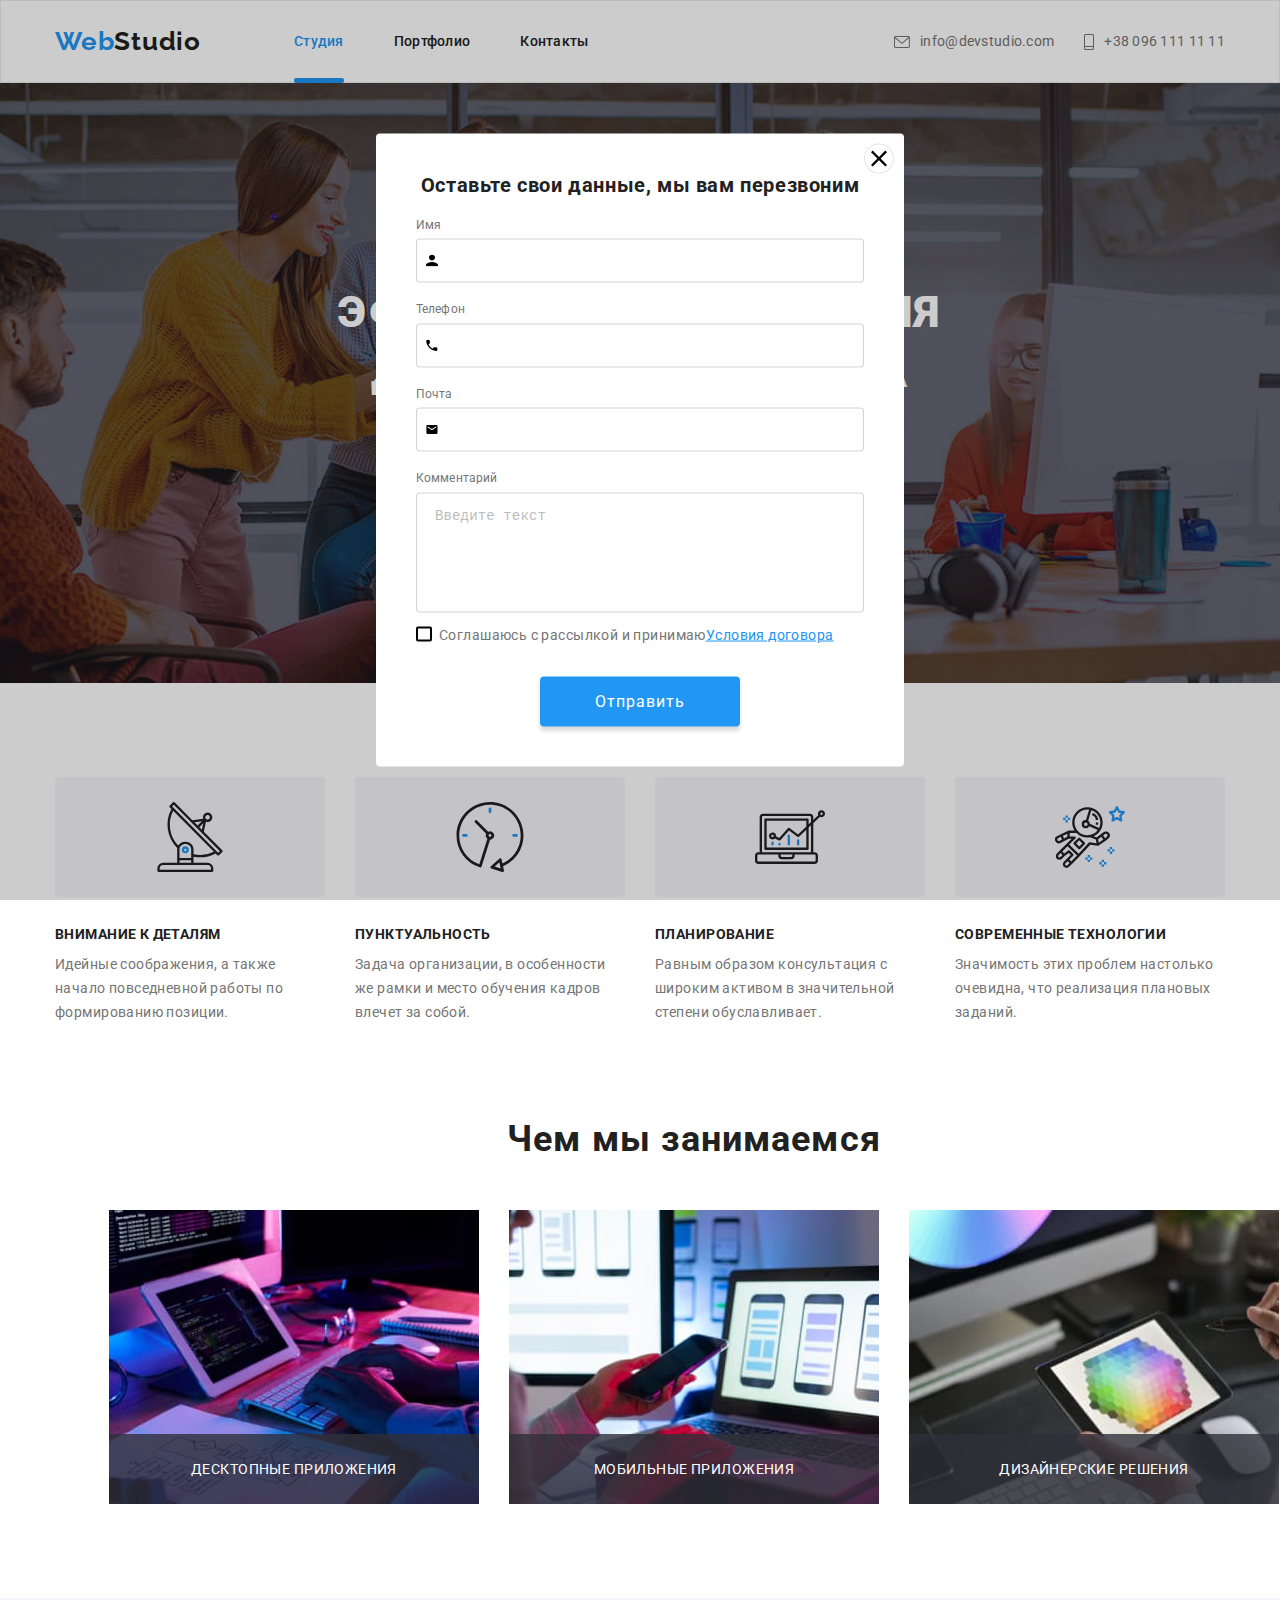
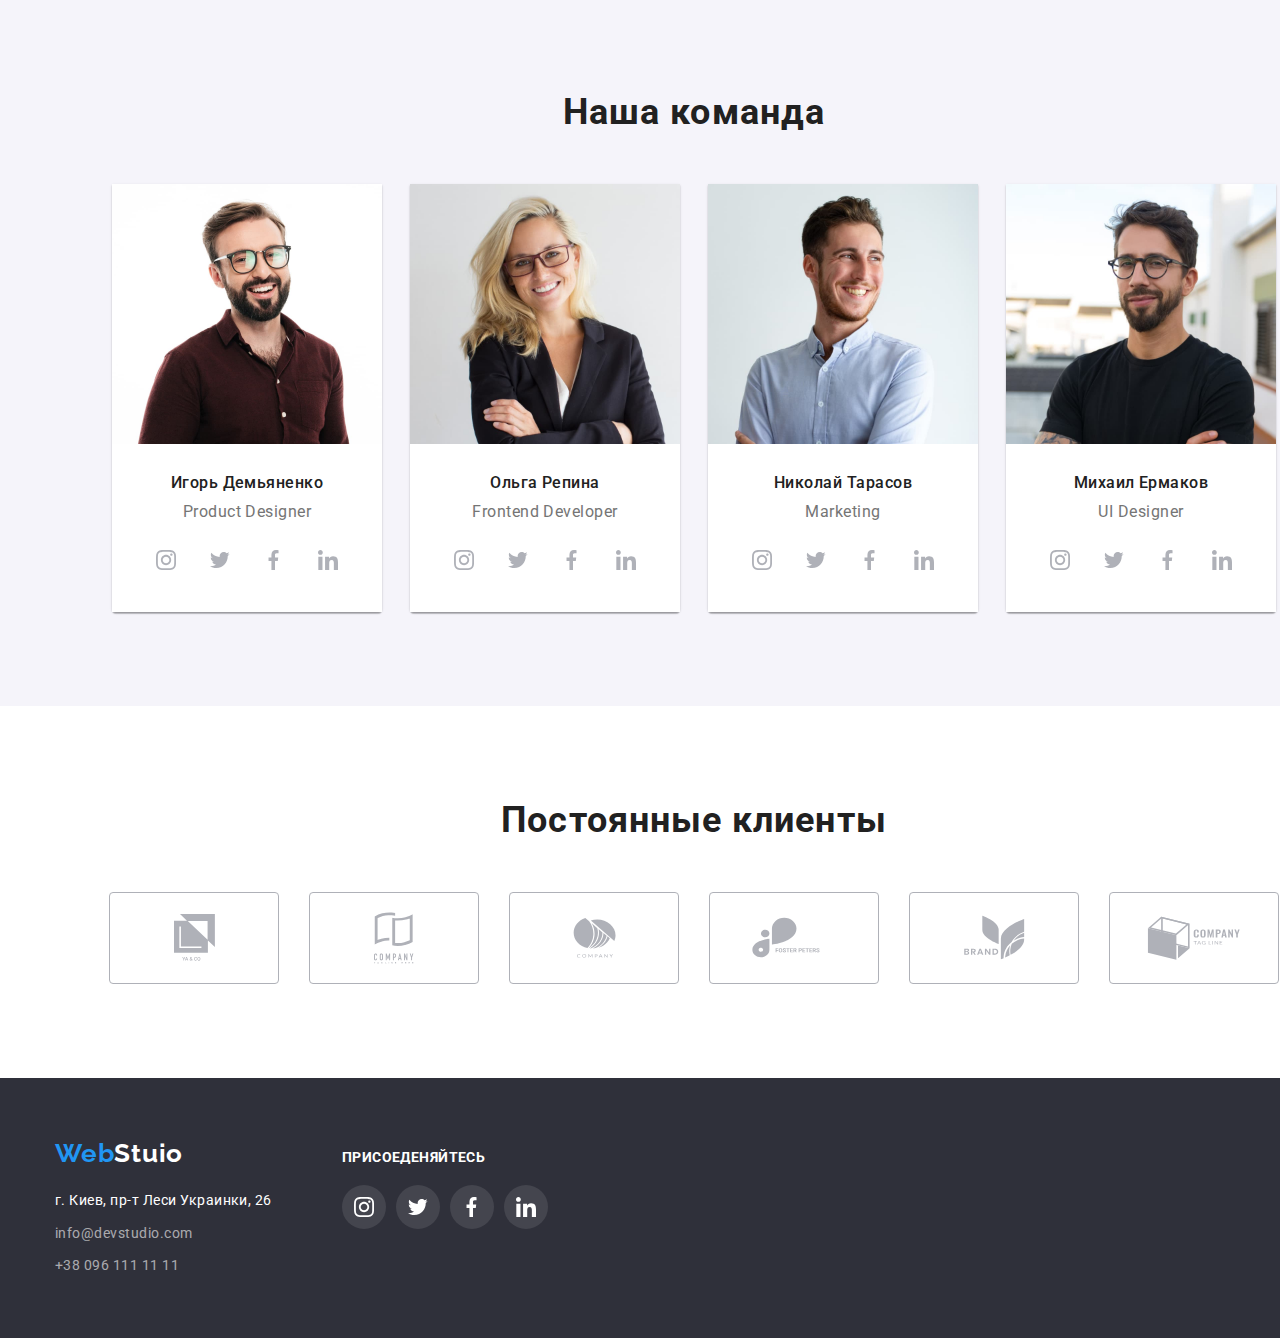
==== index.html @ a99c06b0 "Модальное окно" ====
<!DOCTYPE html>
<html lang="ru">
<head>
    <meta charset="UTF-8">
    <meta http-equiv="X-UA-Compatible" content="IE=edge">
    <meta name="viewport" content="width=device-width, initial-scale=1.0">
    <title>Студия</title>
    <link href="https://fonts.googleapis.com/css2?family=Raleway:wght@700&family=Roboto:wght@400;500;700;900&display=swap" rel="stylesheet">
    <link rel="stylesheet" href="https://cdnjs.cloudflare.com/ajax/libs/modern-normalize/1.1.0/modern-normalize.min.css"
        integrity="sha512-wpPYUAdjBVSE4KJnH1VR1HeZfpl1ub8YT/NKx4PuQ5NmX2tKuGu6U/JRp5y+Y8XG2tV+wKQpNHVUX03MfMFn9Q=="
        crossorigin="anonymous" referrerpolicy="no-referrer" />
    <link rel="stylesheet" href="./css/style.css">
</head>
<body>

    <!-- Хедер -->
    <header class="page_heder">
        <div class="header-box container">
            <nav>
                <a href="./index.html" class="logo"><span class="logo-accent">Web</span>Studio</a>
                <ul class="list-nav list">
                    <li>
                        <a href="./index.html" class="link-nav link">Студия</a>
                    </li>
                    <li>
                        <a href="./portfolio.html" class="link">Портфолио</a>
                    </li>
                    <li>
                        <a href="#" class="link">Контакты</a>
                    </li>
                </ul>
            </nav>
            <!-- контанты -->
            <ul class="ause-nav list">
                <li class="ause_nav_icon">
                    <a href="mailto:info@devstudio.com" class="contact_box link">
                        <svg class="ause_icon" width="16" height="12">
                            <use href="images/icon/symbol-defs.svg#mail"></use>
                        </svg>
                        <span> info@devstudio.com</span>
                    </a>
                </li>
                <li class="ause_nav_icon">
                    <a href="tel:+380961111111" class="contact_box link">
                        <svg class="ause_icon" width="10" height="16">
                            <use href="images/icon/symbol-defs.svg#tel"></use>
                        </svg>
                        <span> +38 096 111 11 11</span>
                    </a>
                </li>
            </ul>
        </div>
    </header>
  <!-- Основной контент -->
    <main>
        <!-- Герой -->
        <section class="hero">
            <div class="hero-conteyner container">
                <h1 class="hero-title">Эффективные решения <br> для вашего бизнеса</h1>
                <!-- Поставил заголовон h1, так как это блок "Герой". И это первый заголовок на странице -->
                <button type="button" class="hero-button" data-modal-open>Заказать услугу</button>
            </div>
        </section>
        <!-- Преимущества компании -->
        <section class="advantage_section section">
            <div class="container">
                <h2 class="visually-hidden title">"Преимущества компании"</h2>
                <ul class="advantage_list list">
                    <li class="icon_antenna">
                        <h3 class="advantage-title title">внимание к деталям</h3>
                        <p class="advantage-text">Идейные соображения, а также начало повседневной работы по формированию позиции.</p>
                    </li>
                    <li class="icon_clock">
                        <h3 class="advantage-title title">пунктуальность</h3>
                        <p class="advantage-text">Задача организации, в особенности же рамки и место обучения кадров влечет за собой.
                        </p>
                    </li>
                    <li class="icon_diagram">
                        <h3 class="advantage-title title">планирование</h3>
                        <p class="advantage-text">Равным образом консультация с широким активом в значительной степени обуславливает.
                        </p>
                    </li>
                    <li class="icon_astronaut">
                        <h3 class="advantage-title title">современные технологии</h3>
                        <p class="advantage-text">Значимость этих проблем настолько очевидна, что реализация плановых заданий.</p>
                    </li>
                </ul>
            </div>
        
        </section>
        <!-- Чем мы занимаемся -->
        <section class="section">
            <div class="work container">
                <h2 class="our_work title">Чем мы занимаемся</h2>
                <ul class="work-list list">
                    <li class="work_list_item">
                        <img src="./images/work_p1.jpg" alt="Разрабатываем проэкт" width="370" /> 
                        <p class="work_list_text">Десктопные приложения</p>
                    </li>
                    <li class="work_list_item">
                        <img src="./images/work_p2.jpg" alt="Адаптируем проекты под разные устройства" width="370">
                        <p class="work_list_text">Мобильные приложения</p>
                    </li>
                    <li class="work_list_item">
                        <img src="./images/work_p3.jpg" alt="Разрабатываем привлекательный дизайн" width="370">
                        <p class="work_list_text">Дизайнерские решения</p>
                    </li>
                </ul>
            </div>
        </section>
        <!-- Наша команда -->
        <section class="team_section section">
            <div class="team container">
                <h2 class="our_team title">Наша команда</h2>
                <ul class="list">
                    <li class ="team_list">
                        <img src="./images/team1.jpg" alt="Игорь Демьяненко Product D   esigner" width="270">
                        <div class="team_title_stile">
                            <h3 class="team-title title">Игорь Демьяненко</h3>
                            <p class="team-text">Product Designer</p>
                            <ul class="team_social_list list">
                                <li class="team_social_item">
                                    <a href="" class= "team_social_link">
                                        <svg class="team_social_icon" width="20" height="20">
                                            <use href="images/icon/symbol-defs.svg#Instagram"></use>
                                        </svg>
                                    </a>
                                </li>
                                <li class="team_social_item">
                                    <a href="" class="team_social_link">
                                        <svg class="team_social_icon" width="20" height="20">
                                            <use href="images/icon/symbol-defs.svg#Tviter"></use>
                                        </svg>
                                    </a>
                                </li>
                                <li class="team_social_item">
                                    <a href="" class="team_social_link">
                                        <svg class="team_social_icon" width="20" height="20">
                                            <use href="images/icon/symbol-defs.svg#Facebook"></use>
                                        </svg>
                                    </a>
                                </li>
                                <li class="team_social_item">
                                    <a href="" class="team_social_link">
                                        <svg class="team_social_icon" width="20" height="20">
                                            <use href="images/icon/symbol-defs.svg#Linkedin"></use>
                                        </svg>
                                    </a>
                                </li>
                            </ul>
                        </div>
                    </li>
                    <li class ="team_list">
                        <img src="./images/team2.jpg" alt="Ольга Репина Frontend Developer" width="270">
                        <div class="team_title_stile">
                            <h3 class="team-title title">Ольга Репина</h3>
                            <p class="team-text">Frontend Developer</p>
                            <ul class="team_social_list list">
                                <li class="team_social_item">
                                    <a href="" class= "team_social_link">
                                        <svg class="team_social_icon" width="20" height="20">
                                            <use href="images/icon/symbol-defs.svg#Instagram"></use>
                                        </svg>
                                    </a>
                                </li>
                                <li class="team_social_item">
                                    <a href="" class="team_social_link">
                                        <svg class="team_social_icon" width="20" height="20">
                                            <use href="images/icon/symbol-defs.svg#Tviter"></use>
                                        </svg>
                                    </a>
                                </li>
                                <li class="team_social_item">
                                    <a href="" class="team_social_link">
                                        <svg class="team_social_icon" width="20" height="20">
                                            <use href="images/icon/symbol-defs.svg#Facebook"></use>
                                        </svg>
                                    </a>
                                </li>
                                <li class="team_social_item">
                                    <a href="" class="team_social_link">
                                        <svg class="team_social_icon" width="20" height="20">
                                            <use href="images/icon/symbol-defs.svg#Linkedin"></use>
                                        </svg>
                                    </a>
                                </li>
                            </ul>
                        </div>
                    </li>
                    <li class ="team_list">
                        <img src="./images/team3.jpg" alt="Николай Тарасов Marketing" width="270">
                        <div class="team_title_stile">
                            <h3 class="team-title title">Николай Тарасов</h3>
                            <p class="team-text">Marketing</p>
                            <ul class="team_social_list list">
                                <li class="team_social_item">
                                    <a href="" class= "team_social_link">
                                        <svg class="team_social_icon" width="20" height="20">
                                            <use href="images/icon/symbol-defs.svg#Instagram"></use>
                                        </svg>
                                    </a>
                                </li>
                                <li class="team_social_item">
                                    <a href="" class="team_social_link">
                                        <svg class="team_social_icon" width="20" height="20">
                                            <use href="images/icon/symbol-defs.svg#Tviter"></use>
                                        </svg>
                                    </a>
                                </li>
                                <li class="team_social_item">
                                    <a href="" class="team_social_link">
                                        <svg class="team_social_icon" width="20" height="20">
                                            <use href="images/icon/symbol-defs.svg#Facebook"></use>
                                        </svg>
                                    </a>
                                </li>
                                <li class="team_social_item">
                                    <a href="" class="team_social_link">
                                        <svg class="team_social_icon" width="20" height="20">
                                            <use href="images/icon/symbol-defs.svg#Linkedin"></use>
                                        </svg>
                                    </a>
                                </li>
                            </ul>
                        </div>
                    </li>
                    <li class ="team_list">
                        <img src="./images/team4.jpg" alt="Михаил Ермаков UI Designer" width="270">
                        <div class="team_title_stile">
                            <h3 class="team-title title">Михаил Ермаков</h3>
                            <p class="team-text">UI Designer</p>
                            <ul class="team_social_list list">
                                <li class="team_social_item">
                                    <a href="" class= "team_social_link">
                                        <svg class="team_social_icon" width="20" height="20">
                                            <use href="images/icon/symbol-defs.svg#Instagram"></use>
                                        </svg>
                                    </a>
                                </li>
                                <li class="team_social_item">
                                    <a href="" class="team_social_link">
                                        <svg class="team_social_icon" width="20" height="20">
                                            <use href="images/icon/symbol-defs.svg#Tviter"></use>
                                        </svg>
                                    </a>
                                </li>
                                <li class="team_social_item">
                                    <a href="" class="team_social_link">
                                        <svg class="team_social_icon" width="20" height="20">
                                            <use href="images/icon/symbol-defs.svg#Facebook"></use>
                                        </svg>
                                    </a>
                                </li>
                                <li class="team_social_item">
                                    <a href="" class="team_social_link">
                                        <svg class="team_social_icon" width="20" height="20">
                                            <use href="images/icon/symbol-defs.svg#Linkedin"></use>
                                        </svg>
                                    </a>
                                </li>
                            </ul>
                        </div>
                    </li>
                </ul>
            </div>
        </section>
<!-- --------------------------------------------------Наши клиенты---------------------------------------------------------------- -->
        <section class="section">
            <div class="container">
                <h2 class="ouer_clients title">Постоянные клиенты</h2>
                <ul class="clients_list list">
                    <li>
                        <a class="clients_link" href="#" width="106" height="60">
                            <svg class="clients_icon" width="41" height="47">
                                <use class="clients_icon_linc" href="images/icon/symbol-defs.svg#clients1"></use>
                            </svg>
                        </a>
                    </li>
                    <li>
                        <a class="clients_link" href="#" width="106" height="60">
                            <svg class="clients_icon" width="40" height="52">
                                <use class="clients_icon_linc" href="images/icon/symbol-defs.svg#clients2"></use>
                            </svg>
                        </a>
                    </li>
                    <li>
                        <a class="clients_link" href="#" width="106" height="60">
                            <svg class="clients_icon" width="43" height="41">
                                <use class="clients_icon_linc" href="images/icon/symbol-defs.svg#clients3"></use>
                            </svg>
                        </a>
                    </li>
                    <li>
                        <a class="clients_link" href="#" width="106" height="60">
                            <svg class="clients_icon" width="84" height="41">
                                <use class="clients_icon_linc" href="images/icon/symbol-defs.svg#clients4"></use>
                            </svg>
                        </a>
                    </li>
                    <li>
                        <a class="clients_link" href="#" width="106" height="60">
                            <svg class="clients_icon" width="63" height="45">
                                <use class="clients_icon_linc" href="images/icon/symbol-defs.svg#clients5"></use>
                            </svg>
                        </a>
                    </li>
                    <li>
                        <a class="clients_link" href="#" width="106" height="60">
                            <svg class="clients_icon" width="94" height="44">
                                <use class="clients_icon_linc" href="images/icon/symbol-defs.svg#clients6"></use>
                            </svg>
                        </a>
                    </li>
                </ul>
            </div>
        </section>
    </main>
  <!-- Футер -->
    <footer>
        <div class="footer_container container">
            <div>
                <a href="./index.html" class="logo logo-footer"><span class="logo-accent">Web</span>Stuio</a>
                <address>
                    <ul class="footer-list list">
                        <li><a href="https://goo.gl/maps/L2MyBk3LdG8CVjXL7" class="footer-main-link">г. Киев, пр-т Леси Украинки, 26</a>
                        </li>
                        <li><a href="mailto:info@devstudio.com" class="footer-link link">info@devstudio.com</a></li>
                        <li><a href="tel:+380961111111" class="footer-link link">+38 096 111 11 11</a></li>
                    </ul>
                </address>
            </div>
            <div class="ause_container">
                <h3 class="ause_container_title title">Присоеденяйтесь</h3>
                <ul class="footer_social_list list">
                    <li class="footer_social_item">
                        <a href="" class="footer_social_link">
                            <svg class="footer_social_icon" width="20" height="20">
                                <use href="images/icon/symbol-defs.svg#Instagram"></use>
                            </svg>
                        </a>
                    </li>
                    <li class="footer_social_item">
                        <a href="" class="footer_social_link">
                            <svg class="footer_social_icon" width="20" height="20">
                                <use href="images/icon/symbol-defs.svg#Tviter"></use>
                            </svg>
                        </a>
                    </li>
                    <li class="footer_social_item">
                        <a href="" class="footer_social_link">
                            <svg class="footer_social_icon" width="20" height="20">
                                <use href="images/icon/symbol-defs.svg#Facebook"></use>
                            </svg>
                        </a>
                    </li>
                    <li class="footer_social_item">
                        <a href="" class="footer_social_link">
                            <svg class="footer_social_icon" width="20" height="20">
                                <use href="images/icon/symbol-defs.svg#Linkedin"></use>
                            </svg>
                        </a>
                    </li>
                </ul>
            </div>
        </div>
    </footer>
    
    <div class="backdrop " data-modal>
        <!-- is-hidden -->
        <div class="modal">
            <button type="button" class="modal_cloze" data-modal-close>
                <svg class="modal_svg" width="18" height="18">
                    <use href="images/icon/symbol-defs.svg#Exit"></use>
                </svg>
            </button>
            <p class="modal_title">Оставьте свои данные, мы вам перезвоним</p>
            
            <form action="#">
                <div class="input_box">
                    <label for="user-name" class="input_lable">Имя</label>
                    <input type="text" name="user-name" class="modal_input" placeholder="" required="required" minlength="3"
                        id="user-name">
                    <svg class="input_icon" width="12" height="12">
                        <use href="./images/icon/symbol-defs.svg#man"></use>
                    </svg>
                </div>
                
                <div class="input_box">
                    <label for="user-tel" class="input_lable">Телефон</label>
                    <input type="tel" name="user-tel" class="modal_input" placeholder="" required
                        pattern="[\+]\d{3}[\(]\d{2}[\)]\d{3}[\-]\d{2}[\-]\d{2}" title="+380(50)111-11-11" id="user-tel">
                    <svg class="input_icon" width="12" height="12">
                        <use href="./images/icon/symbol-defs.svg#tel2"></use>
                    </svg>
                    </div>
                
                <div class="input_box">
                    <label for="user-mail" class="input_lable">Почта</label>
                    <input type="mail" name="user-mail" class="modal_input" placeholder="" id="user-mail">
                    <svg class="input_icon" width="12" height="12">
                        <use href="./images/icon/symbol-defs.svg#mail2"></use>
                    </svg>
                </div>
                 
                <label for="user-text" class="input_lable">Комментарий</label>
                <textarea name="user-text" class="coment_text"  id="user-text" placeholder="Введите текст">
</textarea>
                <div class="form_field">
                    <input type="checkbox" name="input_check" id="input_check" class="input_checkbox visually-hidden">
                    
                    <label for="input_check" class="input_check_text"> 
                        <span>
                            <svg class="checkbox_icon" width="16" height="15">
                                <use href="./images/icon/symbol-defs.svg#galca"></use>
                            </svg>
                        </span>Соглашаюсь с рассылкой и принимаю <a href="#" class="input_check_linc">Условия договора</a></label>
                </div>


                <div class="button_box">
                    <button type="submit" class="modal_button">Отправить</button>
                </div>  
            </form>
        </div>
    </div>


</body>
<script src="./js/modal.js"></script>
</html>
---- css/style.css ----
/* универсальный стиль */
:root {
  --primary-text-color: #757575;
  --title-text-color: #212121;
  --accent: #2196f3;
  --primary-background-color: #ffffff;
  --second-background-color: #f5f4fa;
  --third-background-color: #2f303a;
}
/* основной цвет текста #212121 */
/* вспомогательный цвет текста #757575 */
/* основной цвет фона #E5E5E5 */
/* Вспомогательный цвет фона #F5F4FA */
/* акцент #2196F3 */
/* цвет футера #2F303A */



/* ---------------Обнуление визуала---------- */

html{
  box-sizing: border-box;
}

*, 
*::before, 
*::after {
  box-sizing: inherit;
}

img{
  display: block;
}

body {
  margin: 0;

  background-color: var(--primary-background-color);
  color: var(--primary-text-color);
  
  font-family: Roboto, sans-serif;
  font-size: 16px;
  line-height: 1.9;
  letter-spacing: 0.03em;
}

a {
  text-decoration: none;
}

h1,
h2,
h3,
h4,
ul,
p{
  margin: 0;
  padding: 0;
}


/* ----------Универсальные классы----------- */

.list {
  list-style: none;
}


.title {
  color: var(--title-text-color);

  font-size: 18px;
  line-height: 2;
  letter-spacing: 0.06em;
}

.container{
  width: 1200px;
  margin: 0 auto;
  padding: 0 15px;
}

.section{
  padding: 94px;
}

/* --------------Стили Хедера ----------------*/

.page_heder{
border: 1px solid #ECECEC;
padding: 25px 0;
}

.header-box{
  display: flex;
  align-items: center;
  justify-content: space-between;

}

.header-box > nav{
  display: flex;
  align-items: center;
    
}

.logo {
  color: var(--title-text-color);
  
  font-family: Raleway, cursive;
  font-weight: 700;
  font-size: 26px;
  line-height: 1.2;
  letter-spacing: 0.03em;
}
.logo-accent {
  color: var(--accent);
}
.list-nav {
  display: flex;
  
  color: var(--title-text-color);

  font-weight: 500;
  font-size: 14px;
  line-height: 1.14;
  letter-spacing: 0.02em;
}

.list-nav >li {
  margin-left: 50px;
  position: relative;
}

.list-nav >li:first-child{
  margin-left: 93px;
}

.list-nav .link{
  padding: 32px 0;
}

.ause_nav_icon .link {
  color: var(--primary-text-color); 
}

.link{
  color: var(--title-text-color);

  transition: color 2500ms cubic-bezier(0.4, 0, 0.2, 1);
}

.link:hover,
.link:focus {
  color: var(--accent);
  outline: none;

  transition: color 250ms cubic-bezier(0.4, 0, 0.2, 1);
}

.link-nav {
  color: var(--accent);
}

.link-nav::after{
  content: "";
  position: absolute;
  left: 0;
  bottom: -33px;

  display: block;
  width: 100%;
  height: 5px;
  background-color: var(--accent);
  border-radius: 2px;

  transition: transform 250ms cubic-bezier(0.4, 0, 0.2, 1);
}

.link-nav:hover::after {
  transform: rotate(180deg);
}



.ause-nav {
  display: flex;
  
} 
.ause_nav_icon{
  display: flex;
  justify-content: center;
  align-items: center;
  
}

.ause_nav_icon{
  margin-right: 30px;
}

.ause_nav_icon:last-child{
  margin-right: 0;
}

.contact_box {
  color: var(--primary-text-color);

  font-weight: 500px;
  font-size: 14px;
  line-height: 1.14;
  letter-spacing: 0.02em;

  display: flex;
  align-items: center;
  justify-content: center;
  /* color: currentColor; */
}

.ause_icon{
  margin-right: 10px;
  fill: currentColor;

  padding: 0;

  align-items: center;
  justify-content: center;
}


/*--------------- стили main index ------------------*/

.hero{
  max-width: 1600px;
  min-height: 600px ;

  margin-left: auto;
  margin-right: auto;

  padding: 200px 0;

  background-image: linear-gradient(rgba(47, 48, 58, 0.4), rgba(47, 48, 58, 0.4)), 
  url(../images/hero-img.jpg);

  background-size: cover;
  background-repeat: no-repeat;
  background-position: center;
 
}

.hero-conteyner{
  
  text-align: center;
  
}

.hero-title{

  color: #ffffff;

  font-weight: 900;
  font-size: 44px;
  line-height: 1.36;

  letter-spacing: 0.06em;
  text-transform: uppercase;
  
}

.hero-button{
  margin-top: 30px;

  background-color: var(--accent);
  color: #ffffff;

  font-weight: 700;
  font-size: 16px;
  line-height: 1.9;
  letter-spacing: 0.06em;
  font-family: inherit;

  border-radius: 4px;
  box-shadow: 0px 4px 4px rgba(0, 0, 0, 0.15);

  width: 200px;
  height: 50px;
  
  cursor: pointer;
}
/* -----------Преимущества компании */

.advantage_section{
  padding: 94px 0 0 0 ;
}

.visually-hidden {
  position: absolute;
  width: 1px;
  height: 1px;
  margin: -1px;
  border: 0;
  padding: 0;
  white-space: nowrap;
  clip-path: inset(100%);
  clip: rect(0 0 0 0);
  overflow: hidden;
}


.advantage_list{
  display: flex;
}

.advantage_list >li{
  margin-right: 30px;
  width: 270px;
}

.advantage_list >li:last-child{
  margin-right: 0;
}

.advantage_list >li::before{
  content: "";
  display: block;
  width: 270px;
  height: 120px;
  margin-bottom: 30px;

  background-color: #F5F4FA;
  border-radius: 4px;
  
  /* outline: 1px solid chartreuse; */

  background-repeat: no-repeat;
  background-position: center;
}

.icon_antenna::before{
  background-image: url(../images/icon/advantage/advantage_antenna.svg);

}

.icon_astronaut::before{
  background-image: url(../images/icon/advantage/advantage_astronaut.svg);
}

.icon_clock::before{
  background-image: url(../images/icon/advantage/advantage_clock.svg);
}

.icon_diagram::before{
  background-image: url(../images/icon/advantage/advantage_diagram.svg);
}

.advantage-title{

  margin-bottom: 10px;

  font-size: 14px;
  line-height: 1.14;
  letter-spacing: 0.03em;
  text-transform: uppercase;
}

.advantage-text{

  font-size: 14px;
  line-height: 1.7;
  letter-spacing: 0.03em;
}


/* ---------Чем Мы Занимаемся- */

.work{
  margin: 0px auto;
}

.work-list{
  display: flex;
  justify-content: center;
}

.work_list_item{
  margin-right: 30px;

  position: relative;
}

.work_list_item:last-child {
  margin-right: 0;
}

.work_list_text{
  position: absolute;

  bottom: 0;
  left: 50%;
  transform: translateX(-50% );

  width: 100%;

  padding: 27px 80px;

  font-size: 14px;
  line-height: 16px;
  text-align: center;
  letter-spacing: 0.03em;
  text-transform: uppercase;

  color: #FFFFFF;

  background-color: rgba(47, 48, 58, 0.8);
}

.our_work,
.our_team,
.ouer_clients{
  margin-bottom: 50px;

  font-size: 36px;
  line-height: 1.16;
  text-align: center;
  letter-spacing: 0.03em;
}

/* -----------------наша команда */

.team_section{
  background-color: var(--second-background-color);
  padding-bottom: 94px;
}

 /* .team{
  background-color: limegreen;
   
} */

.team >.list {
  display: flex;
  justify-content: center;
  

}
.team_list{
  margin-right: 28px;

  background: #FFFFFF;
/* material shadow v1 */

box-shadow: 0px 1px 3px rgba(0, 0, 0, 0.12), 
0px 1px 1px rgba(0, 0, 0, 0.14), 
0px 2px 1px rgba(0, 0, 0, 0.2);
border-radius: 0px 0px 4px 4px;
}

.team_list:last-child{
  margin-right: 0;
}


.team-title{
  font-weight: 500;
  font-size: 16px;
  line-height: 1.18;
  letter-spacing: 0.03em;

  text-align: center;
}

.team_title_stile{
  text-align: center;
  padding: 30px 0;

  background-color:  var(--primary-background-color);
}

.product_text_box{
  padding: 20px 23px;
  border: 1px solid #EEEEEE;
}
.team-text{

  font-size: 16px;
  line-height: 1.18;
  letter-spacing: 0.03em;

  margin-top: 10px;
  margin-bottom: 16px;
}

.team_social_list{
  display: flex;
  justify-content: center;
  align-content: center;
}

.team_social_item{
  height: 44px;
  width: 44px;
}

.team_social_item:not(:last-child){
  margin-right: 10px;
}

.team_social_link{
  height: 100%;
  width: 100%;
  
  border-radius: 50%;

  display: flex;
  align-items: center;
  justify-content: center;

  transition: background-color 250ms cubic-bezier(0.4, 0, 0.2, 1);
}

.team_social_icon{
  fill: #AFB1B8;
}

.team_social_link:hover,
.team_social_link:focus{
  background-color: var(--accent);
}

.team_social_link:hover .team_social_icon,
.team_social_link:focus .team_social_icon{
  fill: var(--primary-background-color);
}


/* ---------------------наши Клиенты---------------------- */

.clients_list{
  display: flex;

}

.clients_list>li{
  width: calc((100% - 30px) /6);
  height: 92px;
}

.clients_list>li:not(:last-child){
  margin-right: 30px;
}

.clients_link{
  border: 1px solid #AFB1B8;
  box-sizing: border-box;
  border-radius: 4px;

  transition: border-color 250ms cubic-bezier(0.4, 0, 0.2, 1);
}

.clients_link:hover,
.clients_link:focus {
  border-color: var(--accent);
}

.clients_link:hover .clients_icon,
.clients_link:focus .clients_icon {
 fill: var(--accent);
}

.clients_list>li>a {
  outline: none;
}

.clients_icon{
  fill: #AFB1B8;

  transition: fill 250ms cubic-bezier(0.4, 0, 0.2, 1);
}

.clients_list>li>a{
  width: 100%;
  height: 100%;

  display: flex;
  justify-content: center;
  align-items: center;
}


/* --------------------стили main portfolio*-------------------------------*/
.maim_information{
  padding: 94px 0;
}

.button-list {
  display: flex;
  justify-content: center;

  margin-bottom: 50px;

  color: var(--title-text-color);
}

.filter_button{
  transition: box-shadow 250ms 
  cubic-bezier(0.4, 0, 0.2, 1);
}
  
.filter_button:hover,
.filter_button:focus {
box-shadow: 0px 3px 1px rgba(0, 0, 0, 0.1), 0px 1px 2px rgba(0, 0, 0, 0.08), 
0px 2px 2px rgba(0, 0, 0, 0.12);
}

.button-list >li:not(:last-child){
  margin-right: 8px;
}
.button-list button {

  border-radius: 4px;
  padding: 6px 22px;
  
  font-weight: 500;
  font-size: 16px;
  line-height: 1.62;
  letter-spacing: 0.03em;

  cursor: pointer;

  transition: background-color 250ms 
  cubic-bezier(0.4, 0, 0.2, 1);
}

.button-list button:hover,
.button-list button:focus {
  color: #ffffff;
  background-color: var(--accent);
}

button {
    border: none;
    font-family: inherit;
}

/* -----------------------Карточки с фото--------------------- */
.product_list{
  display: flex;
  flex-wrap: wrap;

}

.product_list >li {
  margin-right: 28px;
  margin-bottom: 28px;
  
}

.product_list >li:nth-child(3n){
  margin-right: 0px;
}

.product_list >li:nth-child(n+7){
  margin-bottom: 0;
}

.product_list_linc{
  display: block;

  transition: box-shadow 250ms cubic-bezier(0.4, 0, 0.2, 1);
}

.product_list_linc:hover,
.product_list_linc:focus {

  background: #FFFFFF;
  box-sizing: border-box;
  box-shadow: 0px 1px 1px rgba(0, 0, 0, 0.12), 
  0px 4px 4px rgba(0, 0, 0, 0.06), 
  1px 4px 6px rgba(0, 0, 0, 0.16);
}








.product_img_box{
  position: relative;
  overflow: hidden;
}

.product_img_text{
  position: absolute;
  top: 0;
  height: 100%;
  padding: 64px 24px;

  font-size: 18px;
  line-height: 28px;
  letter-spacing: 0.03em;
  color: #FFFFFF;

  background-color: rgba(33, 150, 243, 0.9);

  transform: translateY(100%);
  transition-duration: 250ms;
  transition-timing-function: cubic-bezier(0.4, 0, 0.2, 1);
}

.product_list_linc:hover .product_img_text {
  transform: translateY(0);
}




.cards-text{
  color: var(--primary-text-color);
}




/* --------------------Подвал -----------------------------------------------*/
footer {
  background-color: var(--third-background-color);
  padding: 60px 0;
}

.footer_container{
  display: flex;
  align-items:baseline;
}

.logo-footer{
  color: #ffffff;
  display: block;
  margin-bottom: 20px;
}

.footer-main-link{
  color: #ffffff;
}

.footer-link{
  color: rgba(255, 255, 255, 0.6);
}

.footer-list {

  font-size: 14px;
  line-height: 1.7;
  font-style: normal;
}

.footer-list >li{
  display: block;
}

.footer-list >li:not(:first-child){
  margin-top: 9px;
}

.ause_container{
  padding: 0 70px;
}

.ause_container_title{
  
  font-size: 14px;
  line-height: 16px;
  letter-spacing: 0.03em;
  text-transform: uppercase;

  color: #FFFFFF;

   margin-bottom: 20px;
}

.footer_social_list{
  display: flex;
  justify-content: center;
  align-items: center;
}

.footer_social_item{
  width: 44px;
  height: 44px;
}

.footer_social_item:not(:last-child){
  margin-right: 10px;
}

.footer_social_link{
  display: flex;
  justify-content: center;
  align-items: center;

  width: 100%;
  height: 100%;
  border-radius: 50%;
  
  background-color: rgba(255, 255, 255, 0.1);

  transition: background-color 250ms cubic-bezier(0.4, 0, 0.2, 1);
}

.footer_social_link:hover,
.footer_social_link:focus{
  background-color: var(--accent);
}

.footer_social_icon{
  fill: #FFFFFF;
}


/* ---------------------Модальное окно--------------- */

.backdrop{
  width: 100vw;
  height: 100vh;
  background-color: rgba(0, 0, 0, 0.2);
  position: fixed;
  top: 0;
  transition: opacity 250ms, visibility 250ms ;
}

.modal{
  position: absolute;
  top: 50%;
  left: 50%;
  
  transform: translate(-50%, -50%);

  width: 528px;
  min-height: 581px;
  background: #FFFFFF;
  border-radius: 4px;
  padding: 40px;
}

.modal_title {
  font-weight: bold;
  font-size: 20px;
  line-height: 23px;
  text-align: center;
  letter-spacing: 0.03em;

  color: #212121;

 margin-bottom: 12px;
}

.input_lable {
  font-size: 12px;
  line-height: 14px;
  letter-spacing: 0.01em;

  color: #757575;

  margin-bottom: 4px;
}


.modal_input{
  width: 100%;
  height: 44px;
  border: 1px solid rgba(33, 33, 33, 0.2);
  box-sizing: border-box;
  border-radius: 4px;
  margin-bottom: 10px;

  outline: none;
}


.modal_input::placeholder {
  font-size: 14px;
  line-height: 16px;
  letter-spacing: 0.01em;

  color: rgba(117, 117, 117, 0.5);
}

.modal_input::placeholder-shown {
  border-color: var(--accent);
}

.modal_input:hover, 
.modal_input:focus {
  border-color: var(--accent);
}


.input_box {
  position: relative;
}

.input_icon {
  position: absolute;
  left: 10px;
  top: 55%;
}



.coment_text {
  width: 448px;
  height: 120px;

  border: 1px solid rgba(33, 33, 33, 0.2);
  box-sizing: border-box;
  border-radius: 4px;

  resize: none;
  outline: none;
}

.coment_text::placeholder {
  font-size: 14px;
  line-height: 16px;
  letter-spacing: 0.01em;

  color: rgba(117, 117, 117, 0.5);

  padding: 12px 16px;
}

.coment_text:hover,
.coment_text:focus {
  border-color: var(--accent);
}





.modal_cloze{
  position: absolute;
  top: 10px;
  right: 10px;

  width: 30px;
  height: 30px;

  background-color: #FFFFFF;
  border: 1px solid rgba(0, 0, 0, 0.1);
  border-radius: 50%;

  display: flex;
  justify-content: center;
  align-items: center;

  outline: none;
}

.modal_svg:focus,
.modal_svg:hover {
  fill: var(--accent);
}


.input_check_text {
  font-size: 14px;
  line-height: 24px;
  letter-spacing: 0.03em;
  color: #757575;
  display: flex;
  align-items: center;
}

.input_check_text span{
  width: 16px;
  height: 15px;
  border: 2px solid #000000;
  border-radius: 2px;
  margin-right: 7px;

  display: flex;
  align-items: center;
  justify-content: center;
}

.checkbox_icon {
  fill:transparent;
}

.input_checkbox:checked + .input_check_text >span {
  background-color: var(--accent);
  border: none;
}

.input_checkbox:checked + .input_check_text .checkbox_icon {
  background-color: var(--accent);
  border: none;
  fill: #ffffff;
}




.modal_button {
  width: 200px;
  height: 50px;
  background: #2196F3;
  box-shadow: 0px 4px 4px rgba(0, 0, 0, 0.15);
  border-radius: 4px;
  margin: 30px auto 0 auto;

  font-size: 16px;
  line-height: 30px;
  letter-spacing: 0.06em;

  color: #FFFFFF;
  }
.input_check_linc {
  font-size: 14px;
  line-height: 24px;
  letter-spacing: 0.03em;
  text-decoration-line: underline;
  color: var(--accent);
}








  
  .button_box {
    display: flex;
    align-items: center;
  justify-content: center;
}


.is-hidden{
  opacity: 0;
  visibility: none;
  pointer-events: none;
}
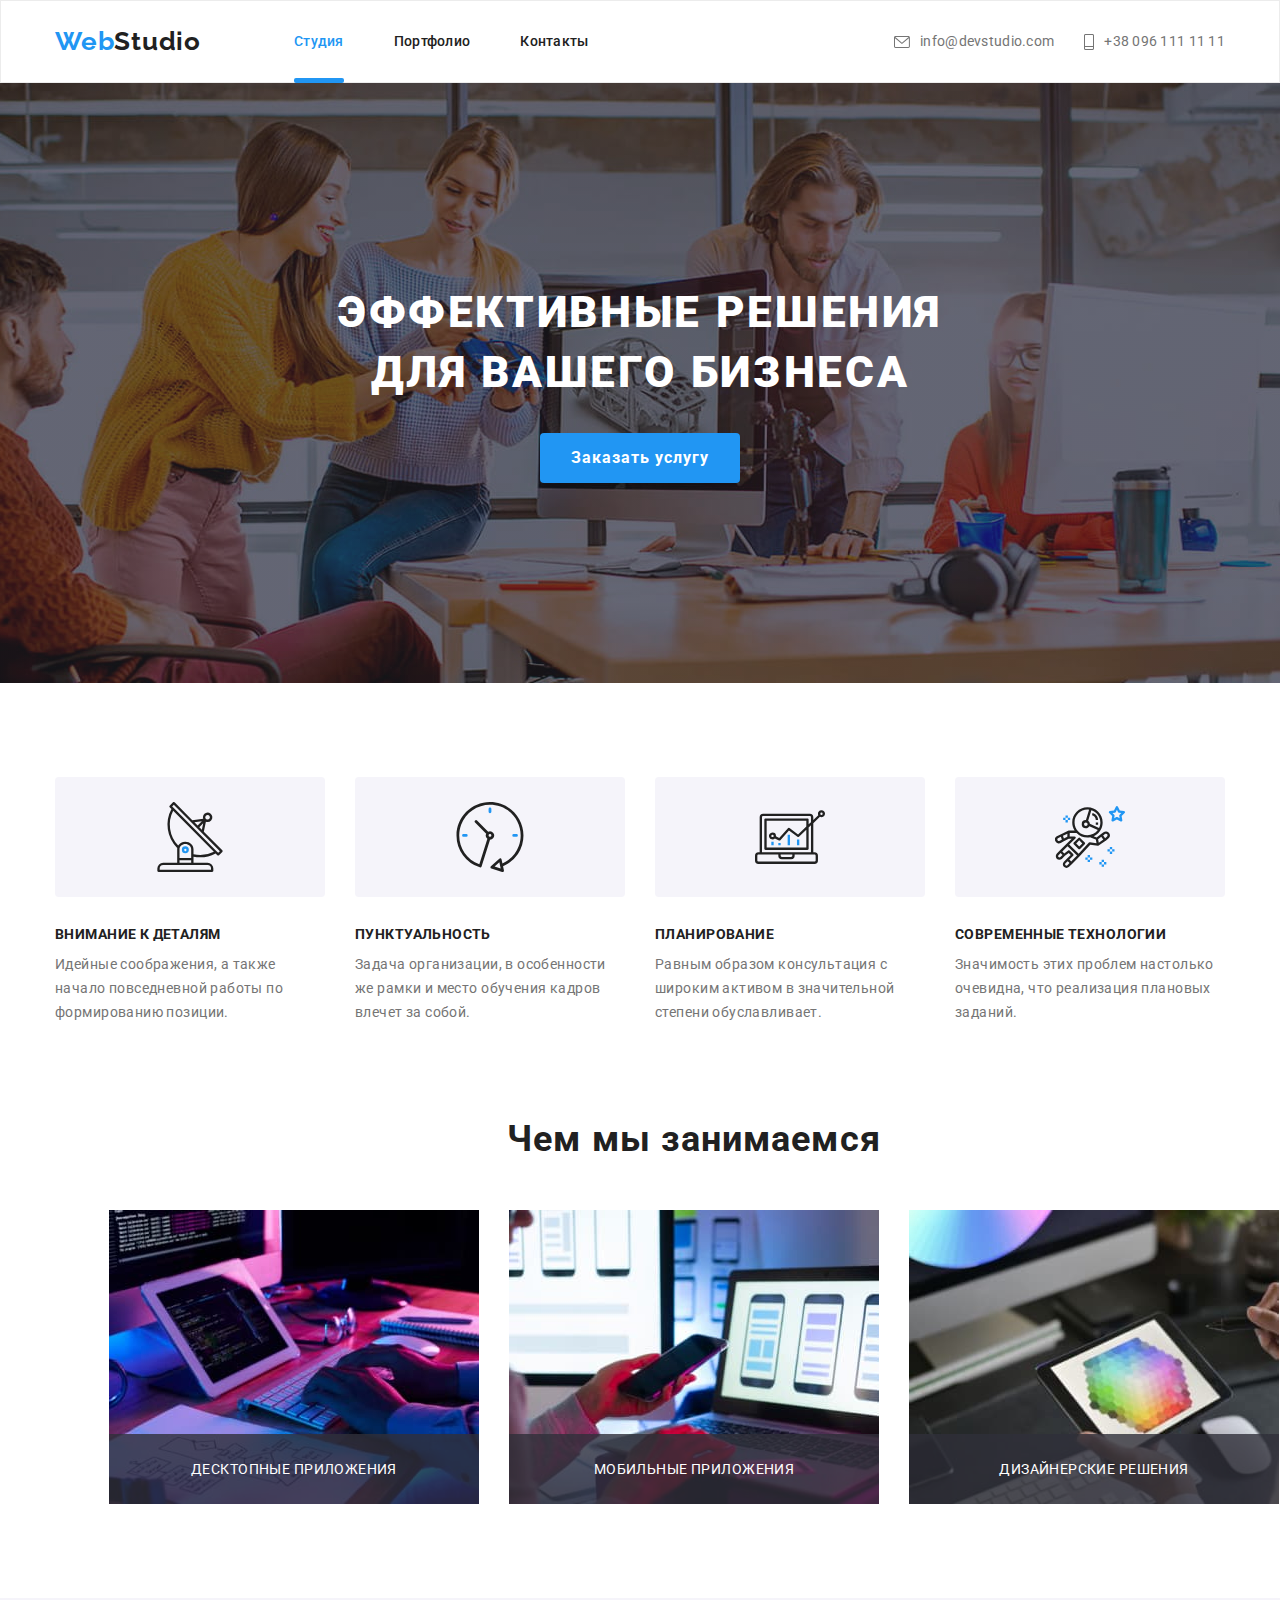
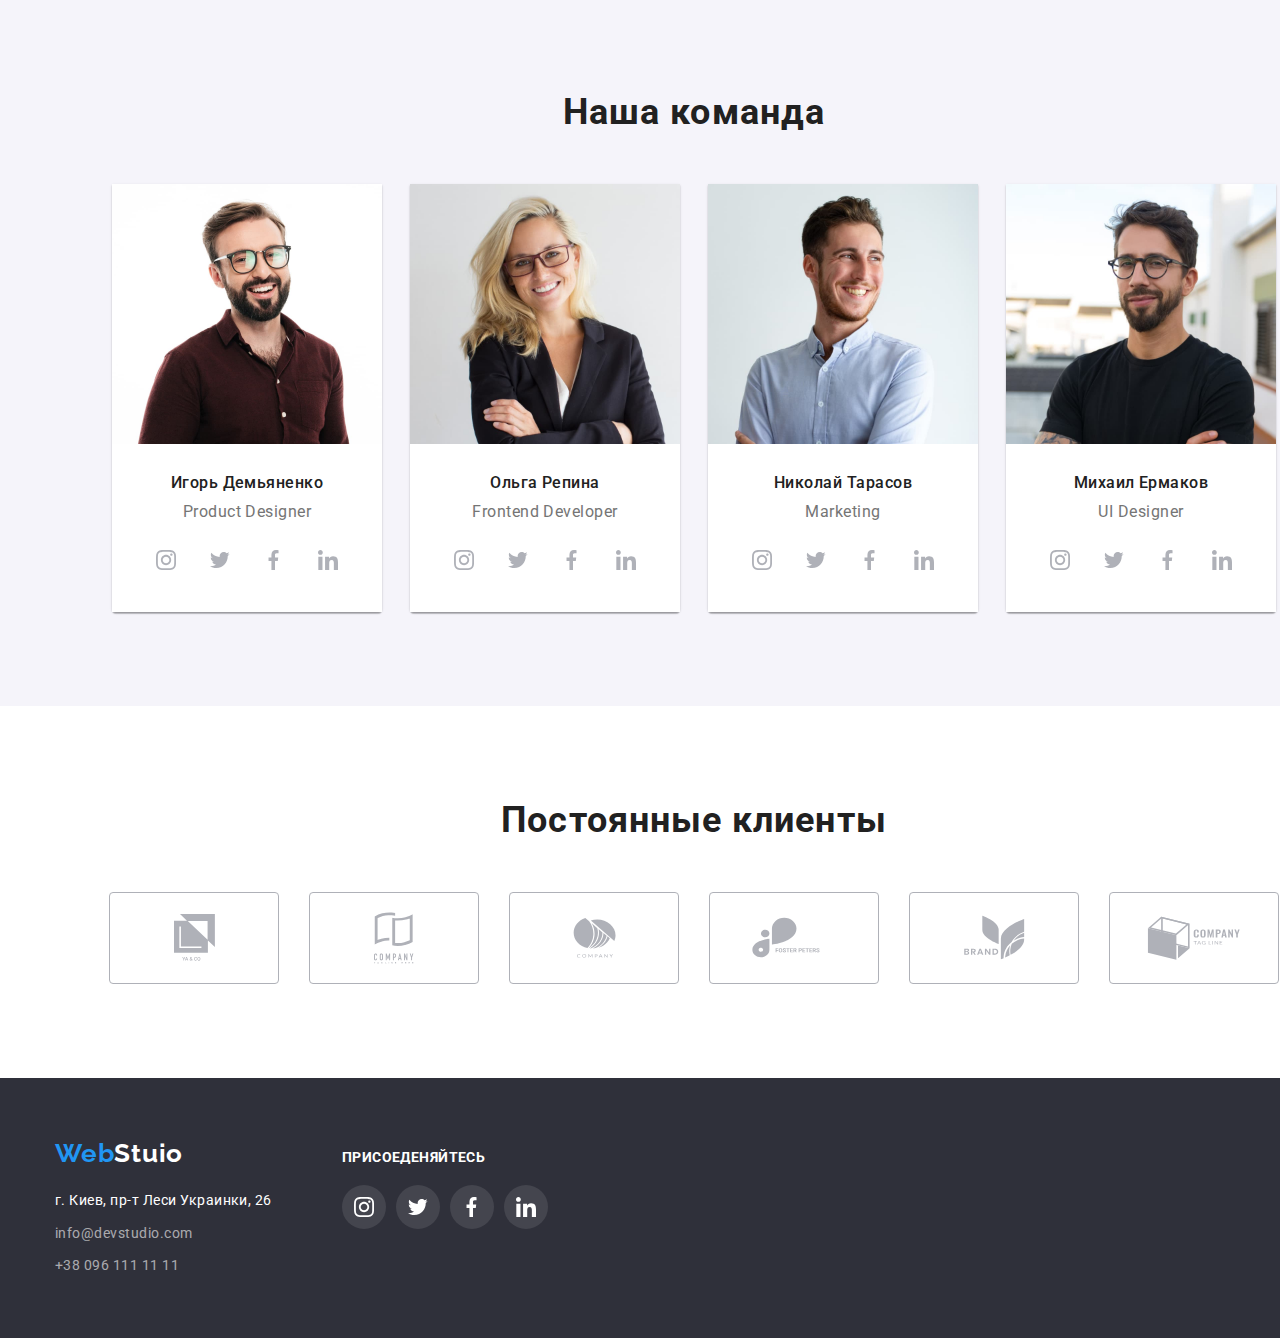
==== commit bfd31dac: "Закончил модалку" ====
--- a/index.html
+++ b/index.html
@@ -364,9 +364,8 @@
             </div>
         </div>
     </footer>
-    
-    <div class="backdrop " data-modal>
-        <!-- is-hidden -->
+<!-- -------------------------------------------------------------Модалка--------------------------------------------- -->
+    <div class="backdrop is-hidden" data-modal>
         <div class="modal">
             <button type="button" class="modal_cloze" data-modal-close>
                 <svg class="modal_svg" width="18" height="18">
@@ -413,7 +412,7 @@
                             <svg class="checkbox_icon" width="16" height="15">
                                 <use href="./images/icon/symbol-defs.svg#galca"></use>
                             </svg>
-                        </span>Соглашаюсь с рассылкой и принимаю <a href="#" class="input_check_linc">Условия договора</a></label>
+                        </span>Соглашаюсь с рассылкой и принимаю <a href="#" class="input_check_linc"> Условия договора</a></label>
                 </div>
 
 
--- a/css/style.css
+++ b/css/style.css
@@ -970,6 +970,7 @@
   color: #757575;
   display: flex;
   align-items: center;
+  justify-content: space-evenly;
 }
 
 .input_check_text span{
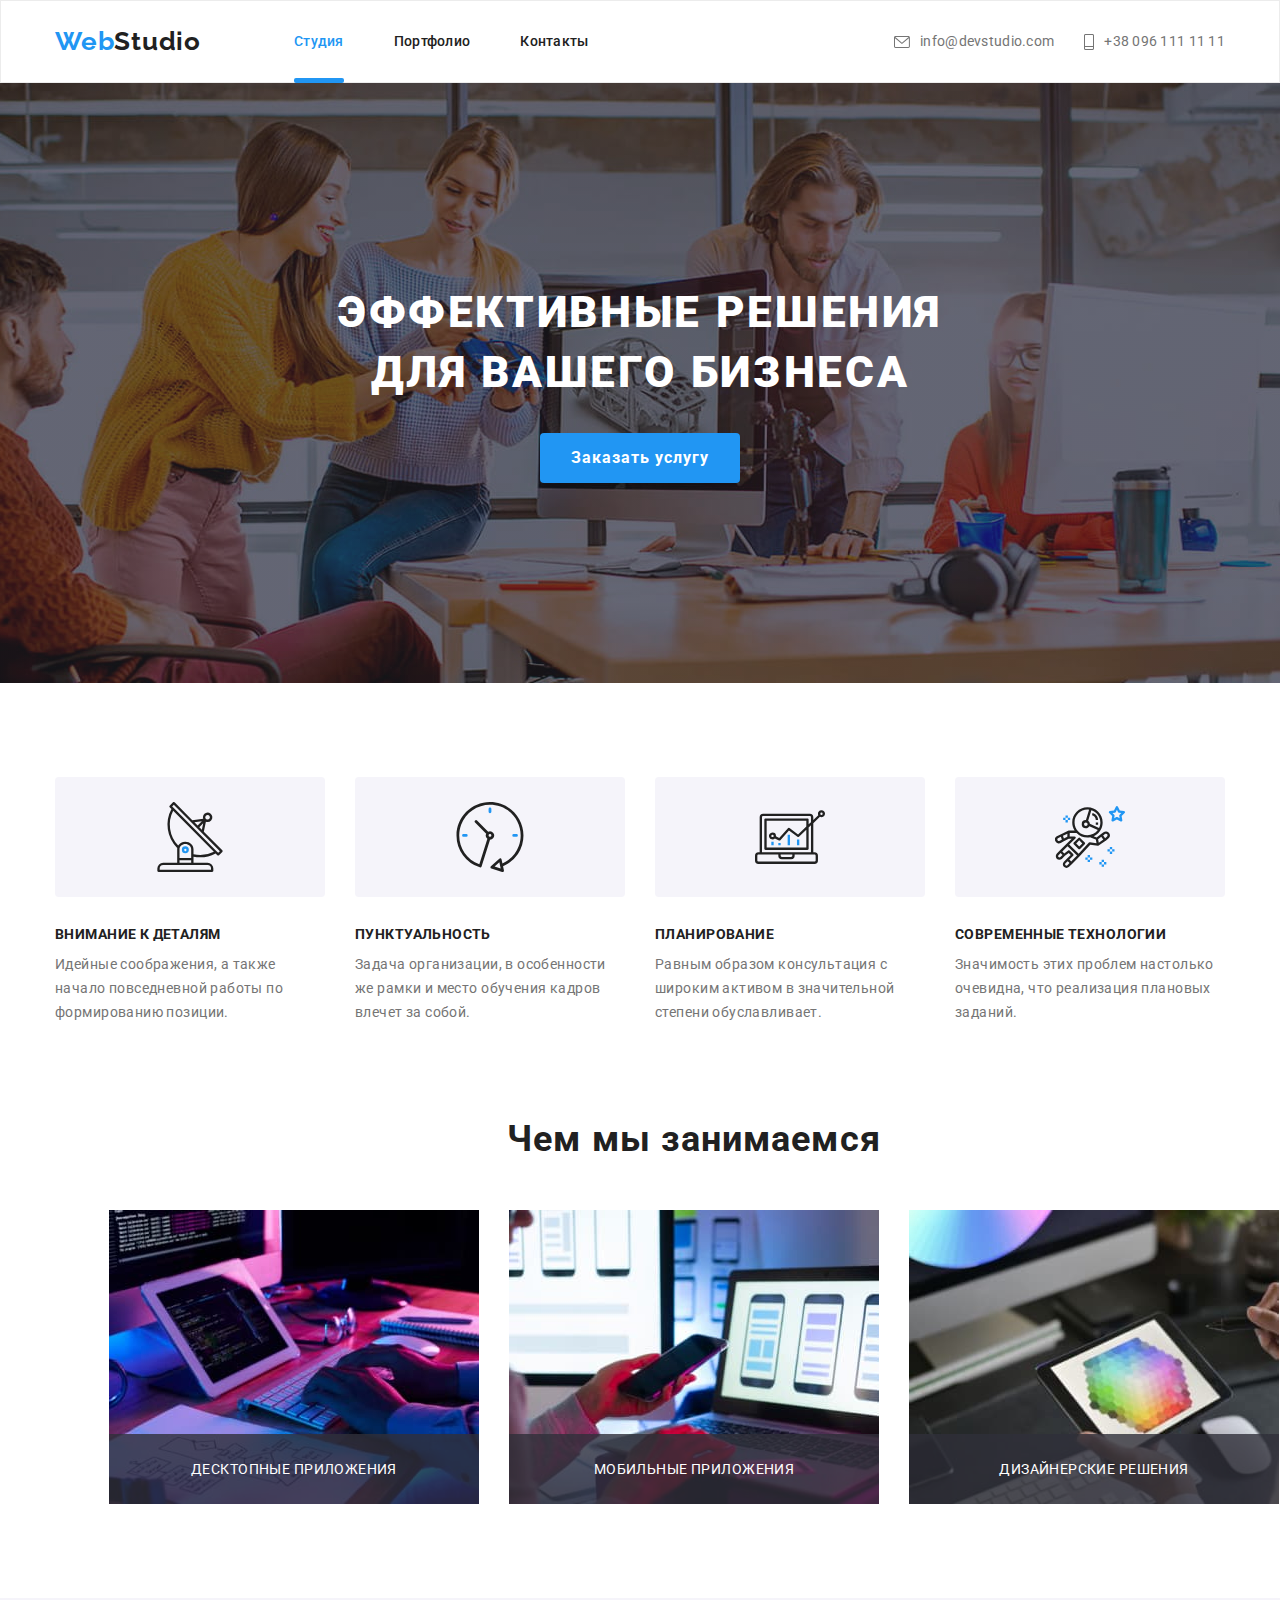
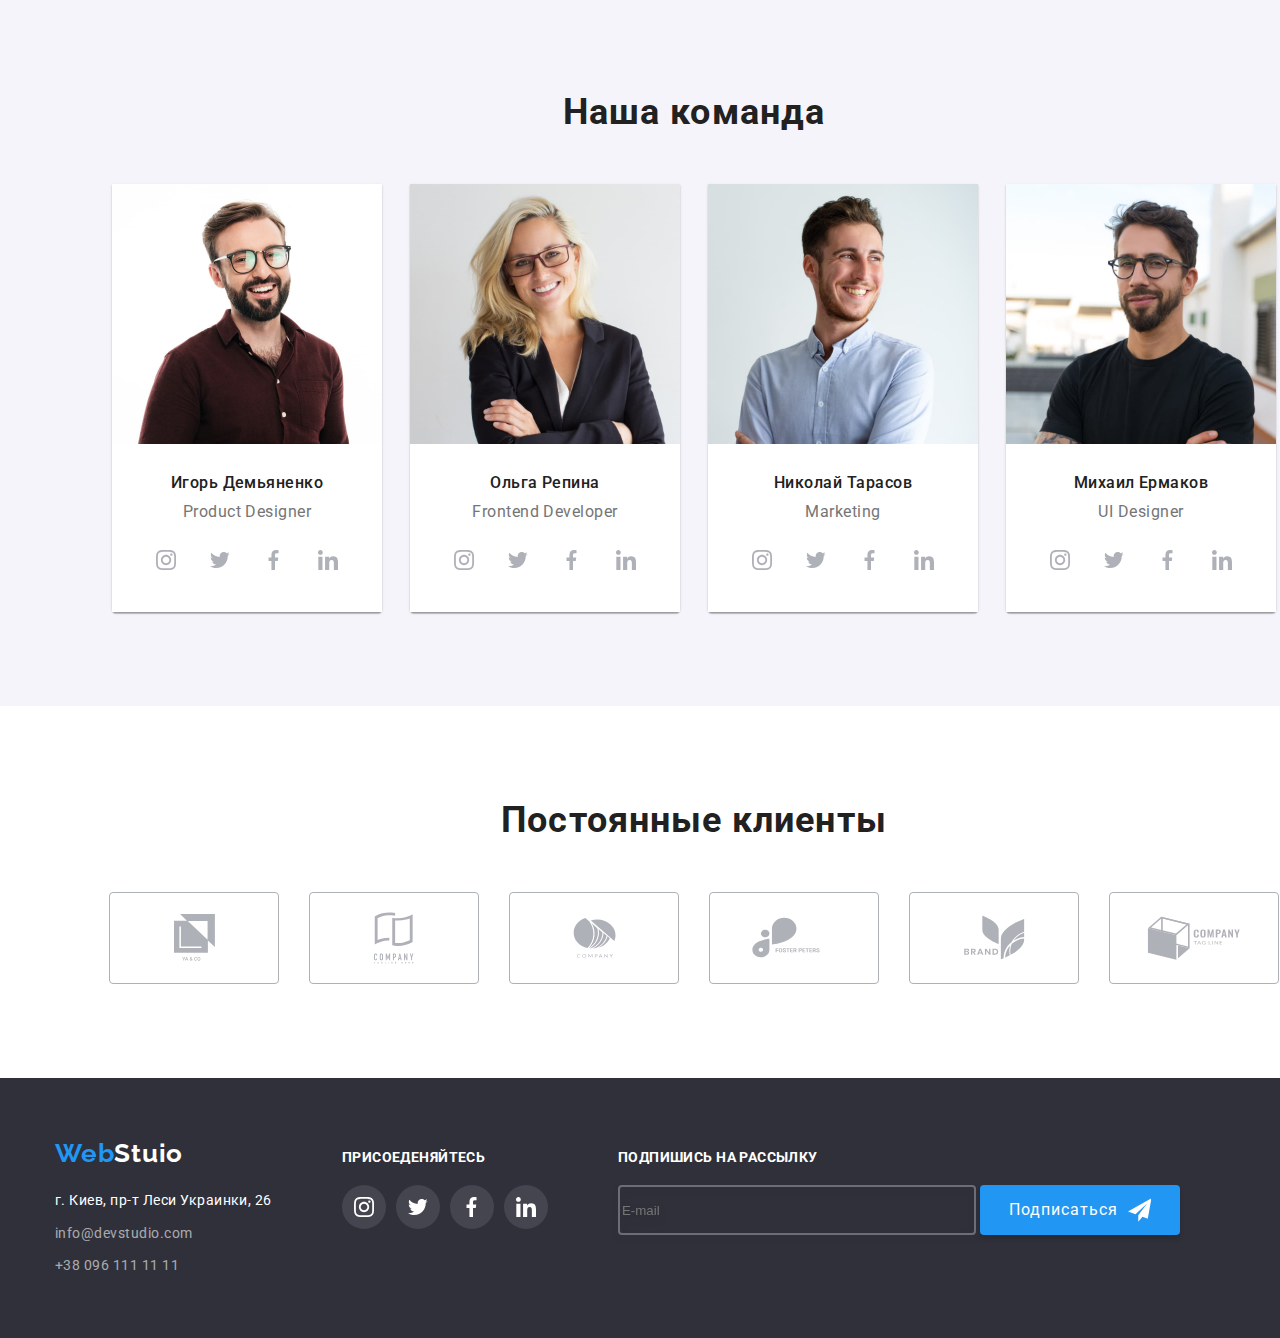
==== commit 4c58d6e8: "Поле ввода в футере" ====
--- a/index.html
+++ b/index.html
@@ -361,6 +361,19 @@
                         </a>
                     </li>
                 </ul>
+            </div>
+            <div class="footer_input_conteiner">
+                <h3 class="ause_container_title title">Подпишись на рассылку</h3>
+                
+                <input type="mail" name="user-mail" class="footer_input" placeholder="E-mail" id="user-mail">
+
+                <button type="submit" class="footer_input_butten">
+                    <span class="footer_input_butten_text">Подписаться
+                    <svg class="footer_input_icon" width="24" height="24">
+                        <use href="./images/icon/symbol-defs.svg#telega"></use>
+                    </svg>
+                    </span>
+                </button>
             </div>
         </div>
     </footer>
--- a/css/style.css
+++ b/css/style.css
@@ -817,6 +817,50 @@
 }
 
 
+.footer_input {
+  width: 358px;
+  height: 50px;
+
+  border: 2px solid rgba(255, 255, 255, 0.3);
+  box-sizing: border-box;
+  filter: drop-shadow(0px 4px 4px rgba(0, 0, 0, 0.15));
+  border-radius: 4px;
+  background-color: transparent;
+}
+
+.footer_input_butten {
+  width: 200px;
+  height: 50px;
+
+  padding: 10px 29px;
+
+  background: #2196F3;
+  box-shadow: 0px 4px 4px rgba(0, 0, 0, 0.15);
+  border-radius: 4px;
+
+  font-size: 16px;
+  line-height: 30px;
+  letter-spacing: 0.06em;
+  color: #FFFFFF;
+}
+
+.footer_input_icon {
+  fill: #ffffff;
+  margin-left: 10px;
+}
+
+.footer_input_butten_text {
+  display: flex;
+  align-items: center;
+  justify-content: center;
+}
+
+
+
+
+
+
+
 /* ---------------------Модальное окно--------------- */
 
 .backdrop{
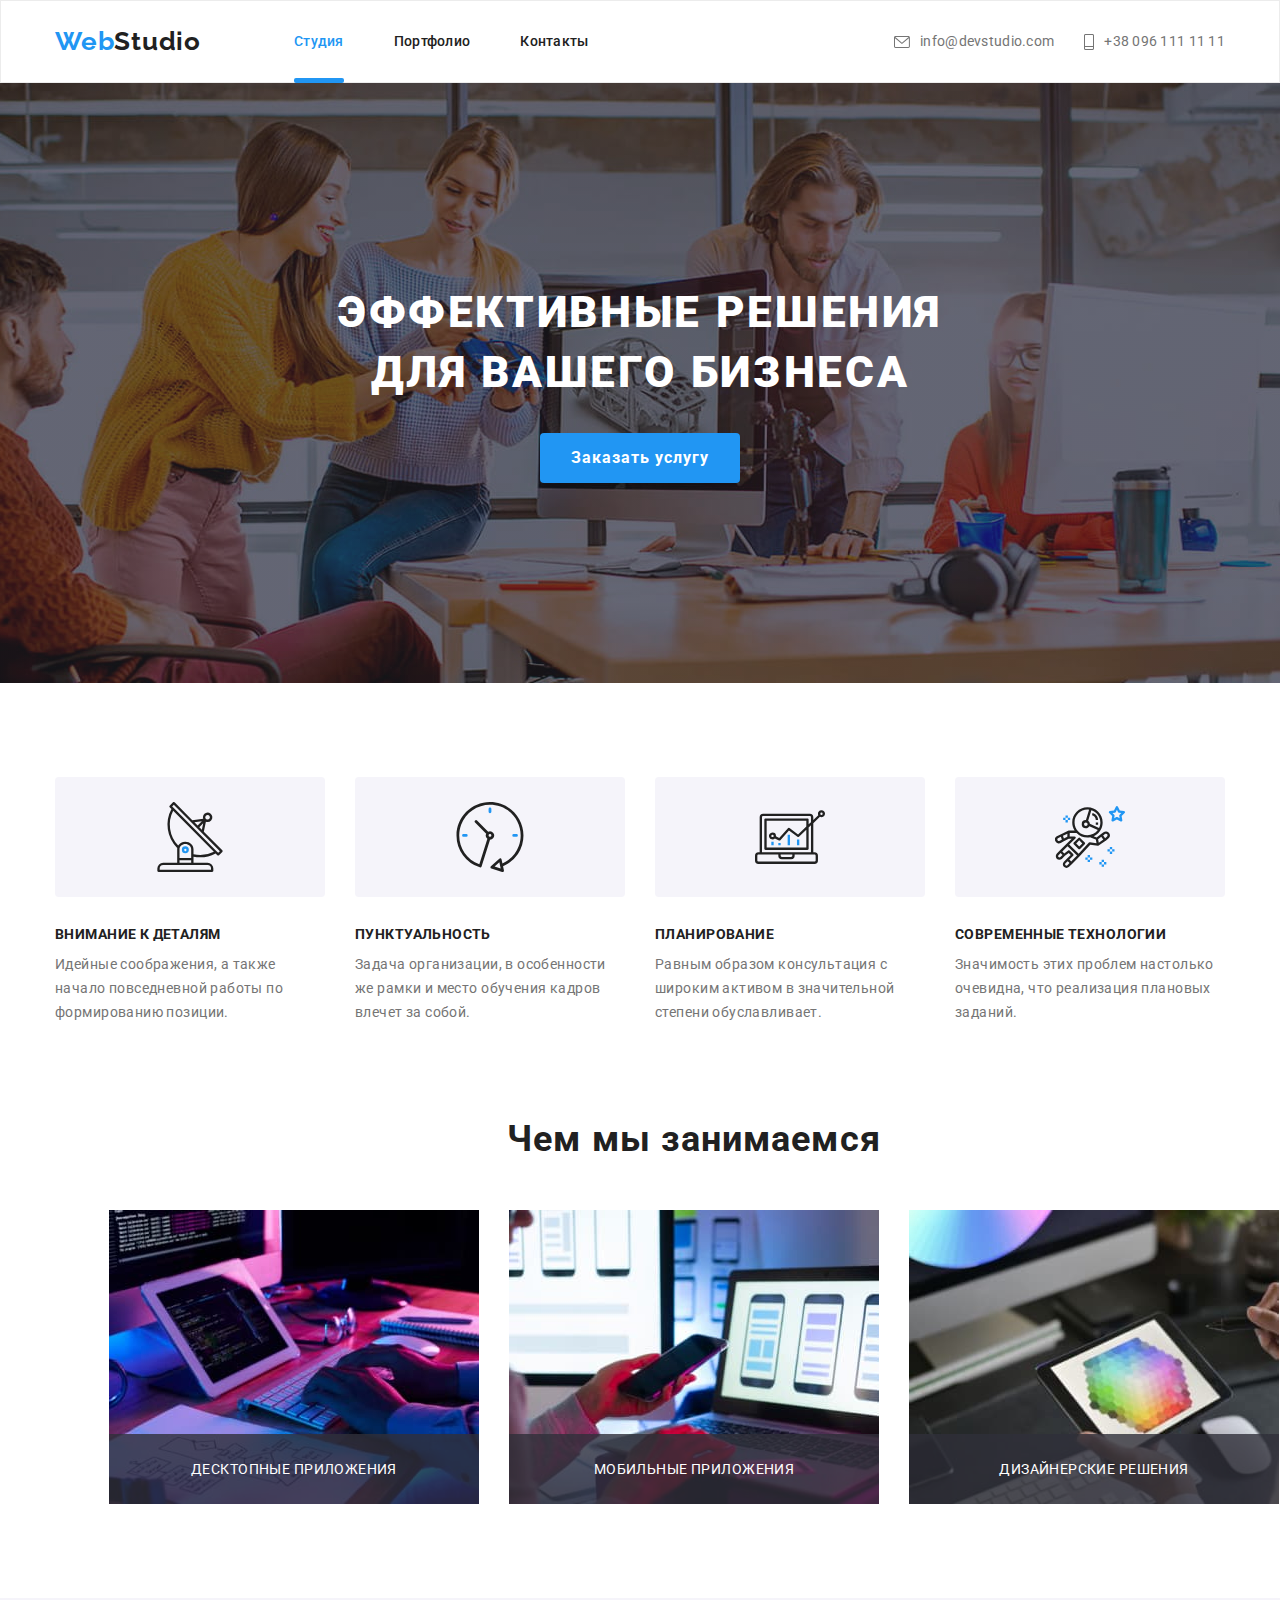
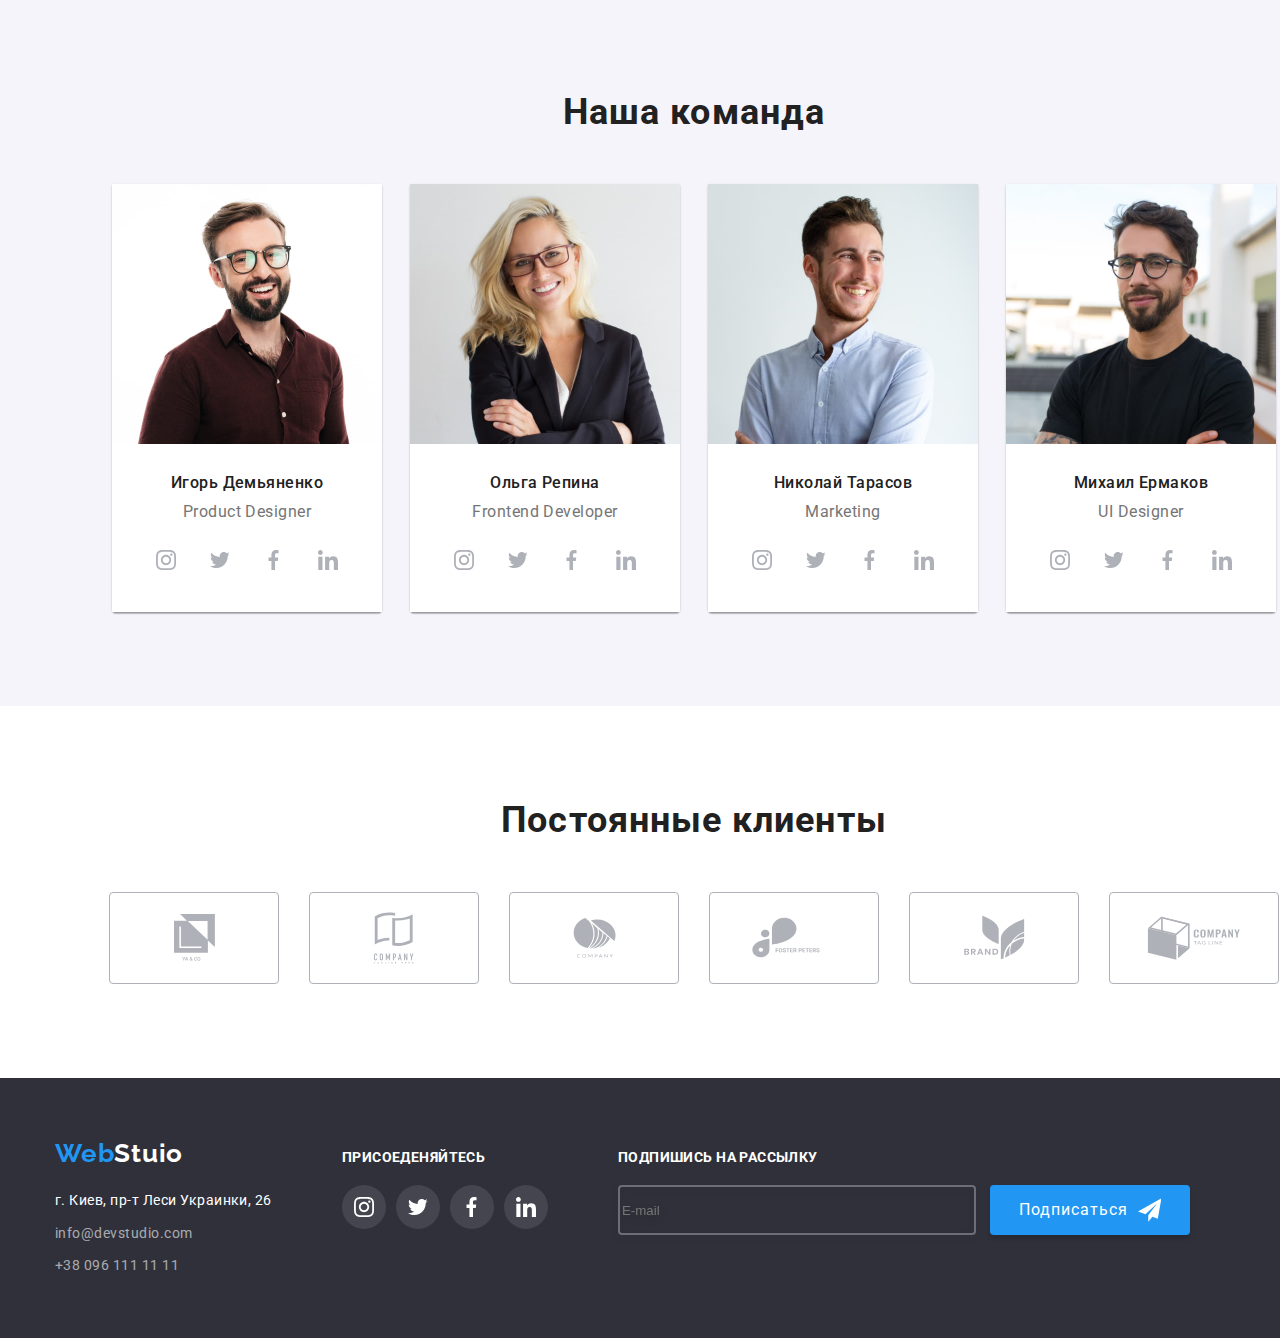
==== commit 344272f3: "Форма в футере готова" ====
--- a/index.html
+++ b/index.html
@@ -362,18 +362,21 @@
                     </li>
                 </ul>
             </div>
+<!-- -----------------------------Подписка на Телеграм----------------------------------------------------------- -->
             <div class="footer_input_conteiner">
                 <h3 class="ause_container_title title">Подпишись на рассылку</h3>
                 
-                <input type="mail" name="user-mail" class="footer_input" placeholder="E-mail" id="user-mail">
-
-                <button type="submit" class="footer_input_butten">
-                    <span class="footer_input_butten_text">Подписаться
-                    <svg class="footer_input_icon" width="24" height="24">
-                        <use href="./images/icon/symbol-defs.svg#telega"></use>
-                    </svg>
-                    </span>
-                </button>
+                <form action="#">
+                    <input type="mail" name="user-mail" class="footer_input" placeholder="E-mail" title="****@mail.com">
+                    
+                    <button type="submit" class="footer_input_butten">
+                        <span class="footer_input_butten_text">Подписаться
+                            <svg class="footer_input_icon" width="24" height="24">
+                                <use href="./images/icon/symbol-defs.svg#telega"></use>
+                            </svg>
+                        </span>
+                    </button>
+                </form>
             </div>
         </div>
     </footer>
--- a/css/style.css
+++ b/css/style.css
@@ -832,6 +832,7 @@
   width: 200px;
   height: 50px;
 
+  margin-left: 10px;
   padding: 10px 29px;
 
   background: #2196F3;
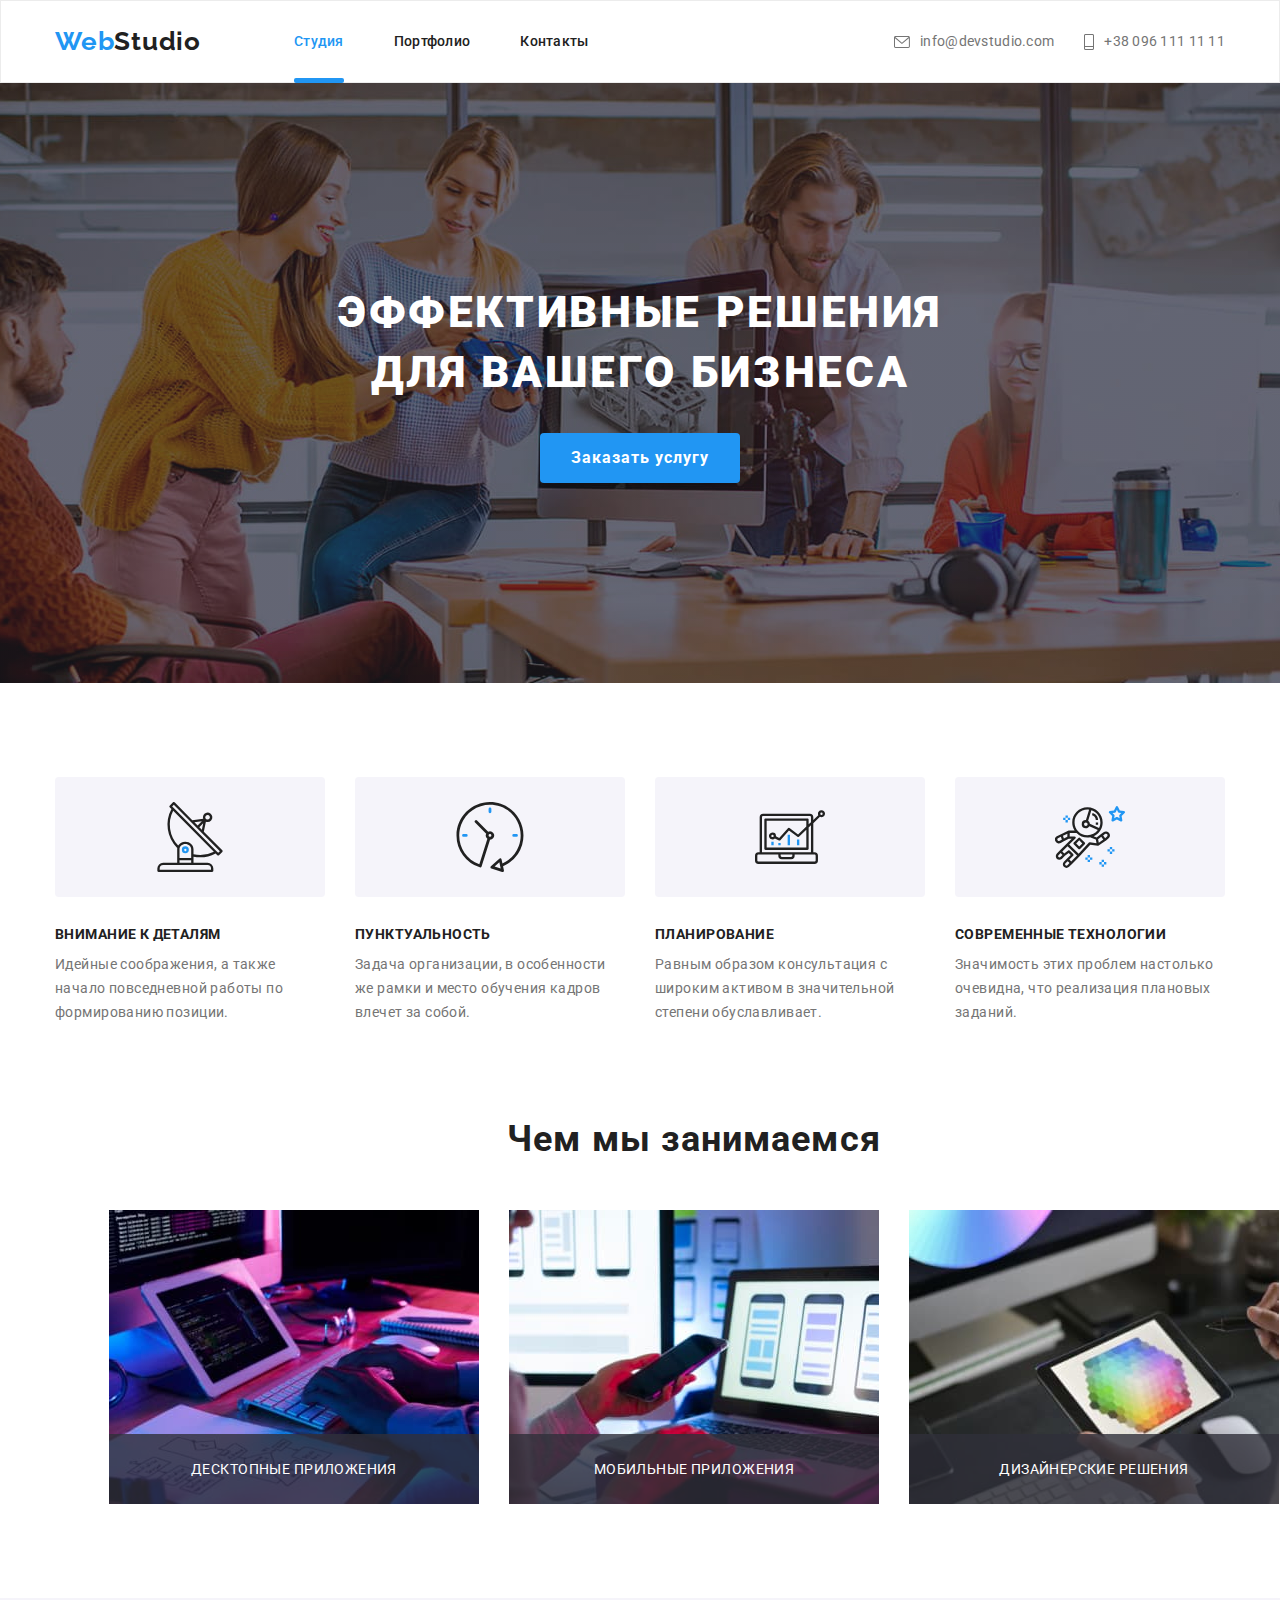
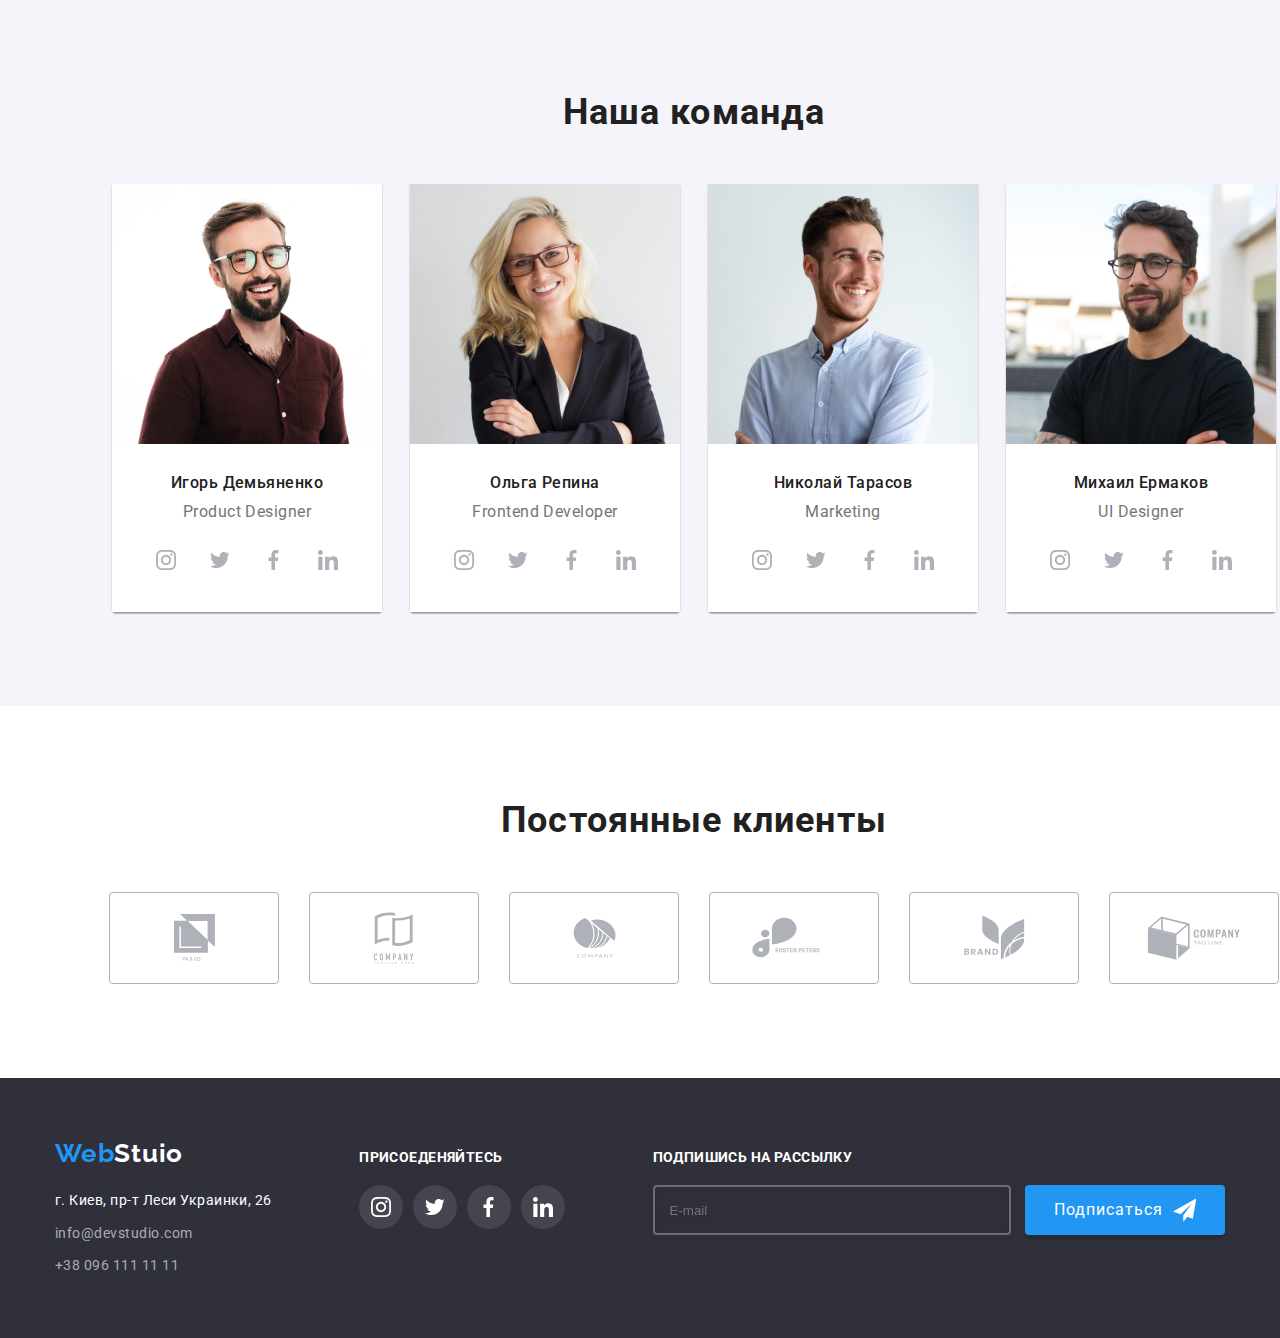
==== commit ebbe6d2e: "Правки №1" ====
--- a/index.html
+++ b/index.html
@@ -264,7 +264,7 @@
                 </ul>
             </div>
         </section>
-<!-- --------------------------------------------------Наши клиенты---------------------------------------------------------------- -->
+<!----------------------------------------------------Наши клиенты--------------------------------------------------->
         <section class="section">
             <div class="container">
                 <h2 class="ouer_clients title">Постоянные клиенты</h2>
@@ -315,7 +315,7 @@
             </div>
         </section>
     </main>
-  <!-- Футер -->
+  <!--------------------------------------- Футер ---------------------------------------->
     <footer>
         <div class="footer_container container">
             <div>
@@ -362,12 +362,12 @@
                     </li>
                 </ul>
             </div>
-<!-- -----------------------------Подписка на Телеграм----------------------------------------------------------- -->
+<!------------------------------Подписка на Телеграм--------------------------------------------------------------->
             <div class="footer_input_conteiner">
-                <h3 class="ause_container_title title">Подпишись на рассылку</h3>
-                
                 <form action="#">
-                    <input type="mail" name="user-mail" class="footer_input" placeholder="E-mail" title="****@mail.com">
+                    <Label for="sub_mail" class="sub_mail title">Подпишись на рассылку</Label>
+                    <input type="email" name="user-mail" class="footer_input" placeholder="E-mail" title="****@mail.com"
+                    id="sub_mail">
                     
                     <button type="submit" class="footer_input_butten">
                         <span class="footer_input_butten_text">Подписаться
@@ -380,11 +380,11 @@
             </div>
         </div>
     </footer>
-<!-- -------------------------------------------------------------Модалка--------------------------------------------- -->
+<!----------------------------------------------------------Модалка-------------------------------------------------->
     <div class="backdrop is-hidden" data-modal>
         <div class="modal">
             <button type="button" class="modal_cloze" data-modal-close>
-                <svg class="modal_svg" width="18" height="18">
+                <svg class="modal_svg" width="11" height="11">
                     <use href="images/icon/symbol-defs.svg#Exit"></use>
                 </svg>
             </button>
@@ -404,15 +404,15 @@
                     <label for="user-tel" class="input_lable">Телефон</label>
                     <input type="tel" name="user-tel" class="modal_input" placeholder="" required
                         pattern="[\+]\d{3}[\(]\d{2}[\)]\d{3}[\-]\d{2}[\-]\d{2}" title="+380(50)111-11-11" id="user-tel">
-                    <svg class="input_icon" width="12" height="12">
+                    <svg class="input_icon" width="13" height="13">
                         <use href="./images/icon/symbol-defs.svg#tel2"></use>
                     </svg>
                     </div>
                 
                 <div class="input_box">
                     <label for="user-mail" class="input_lable">Почта</label>
-                    <input type="mail" name="user-mail" class="modal_input" placeholder="" id="user-mail">
-                    <svg class="input_icon" width="12" height="12">
+                    <input type="email" name="user-mail" class="modal_input" placeholder="" id="user-mail">
+                    <svg class="input_icon" width="15" height="12">
                         <use href="./images/icon/symbol-defs.svg#mail2"></use>
                     </svg>
                 </div>
@@ -421,7 +421,7 @@
                 <textarea name="user-text" class="coment_text"  id="user-text" placeholder="Введите текст">
 </textarea>
                 <div class="form_field">
-                    <input type="checkbox" name="input_check" id="input_check" class="input_checkbox visually-hidden">
+                    <input type="checkbox" name="input_check" id="input_check" class="input_checkbox visually-hidden" required>
                     
                     <label for="input_check" class="input_check_text"> 
                         <span>
--- a/css/style.css
+++ b/css/style.css
@@ -147,7 +147,7 @@
 .link{
   color: var(--title-text-color);
 
-  transition: color 2500ms cubic-bezier(0.4, 0, 0.2, 1);
+  transition: color 250ms cubic-bezier(0.4, 0, 0.2, 1);
 }
 
 .link:hover,
@@ -697,7 +697,7 @@
   padding: 64px 24px;
 
   font-size: 18px;
-  line-height: 28px;
+  line-height: calc(28 /18);
   letter-spacing: 0.03em;
   color: #FFFFFF;
 
@@ -731,6 +731,7 @@
 .footer_container{
   display: flex;
   align-items:baseline;
+  justify-content: space-between;
 }
 
 .logo-footer{
@@ -767,9 +768,8 @@
 }
 
 .ause_container_title{
-  
   font-size: 14px;
-  line-height: 16px;
+  line-height: calc(16 / 14);
   letter-spacing: 0.03em;
   text-transform: uppercase;
 
@@ -820,13 +820,52 @@
 .footer_input {
   width: 358px;
   height: 50px;
+
+  padding: 15px;
 
   border: 2px solid rgba(255, 255, 255, 0.3);
   box-sizing: border-box;
   filter: drop-shadow(0px 4px 4px rgba(0, 0, 0, 0.15));
   border-radius: 4px;
   background-color: transparent;
-}
+  color: rgba(255, 255, 255, 0.6);
+  transition: border-color 250ms cubic-bezier(0.4, 0, 0.2, 1);
+
+  outline: none;
+}
+
+
+.footer_input:hover,
+.footer_input:focus {
+  border-color: var(--accent);
+}
+
+.modal_input::placeholder {
+  font-size: 16px;
+  line-height: calc(20 / 16);
+  padding-left: 10px;
+
+  display: flex;
+  align-items: center;
+  letter-spacing: 0.03em;
+
+  color: rgba(255, 255, 255, 0.6);
+}
+
+.sub_mail {
+  display: block;
+
+  font-size: 14px;
+  line-height: calc(16 / 14);
+  letter-spacing: 0.03em;
+  text-transform: uppercase;
+  font-weight: 700;
+
+  color: #FFFFFF;
+
+  margin-bottom: 20px;
+}
+
 
 .footer_input_butten {
   width: 200px;
@@ -839,10 +878,18 @@
   box-shadow: 0px 4px 4px rgba(0, 0, 0, 0.15);
   border-radius: 4px;
 
+  transition: box-shadow 250ms cubic-bezier(0.4, 0, 0.2, 1);
+
   font-size: 16px;
-  line-height: 30px;
+  line-height: calc(30 / 16);
   letter-spacing: 0.06em;
   color: #FFFFFF;
+
+  outline: none;
+}
+
+.footer_input_butten:hover {
+  box-shadow: 0px 4px 4px rgba(0, 0, 0, 0.15),0px 4px 4px rgba(0, 0, 0, 0.15);
 }
 
 .footer_input_icon {
@@ -890,7 +937,7 @@
 .modal_title {
   font-weight: bold;
   font-size: 20px;
-  line-height: 23px;
+  line-height: calc(23 / 20);
   text-align: center;
   letter-spacing: 0.03em;
 
@@ -901,12 +948,12 @@
 
 .input_lable {
   font-size: 12px;
-  line-height: 14px;
+  line-height: calc(14 / 12);
   letter-spacing: 0.01em;
 
   color: #757575;
-
-  margin-bottom: 4px;
+  padding: 0;
+  margin: 0 0 0 4px;
 }
 
 
@@ -917,14 +964,17 @@
   box-sizing: border-box;
   border-radius: 4px;
   margin-bottom: 10px;
-
+  
+  padding: 12px 42px;
+
+  transition: color 250ms cubic-bezier(0.4, 0, 0.2, 1);
   outline: none;
 }
 
 
 .modal_input::placeholder {
   font-size: 14px;
-  line-height: 16px;
+  line-height: calc(16 / 14);
   letter-spacing: 0.01em;
 
   color: rgba(117, 117, 117, 0.5);
@@ -939,17 +989,23 @@
   border-color: var(--accent);
 }
 
+.modal_input:hover + .input_icon, 
+.modal_input:focus + .input_icon {
+  fill: var(--accent);
+}
+
 
 .input_box {
   position: relative;
+  margin-top: 0;
+  padding-top: 0;
 }
 
 .input_icon {
   position: absolute;
-  left: 10px;
+  left: 18px;
   top: 55%;
 }
-
 
 
 .coment_text {
@@ -960,18 +1016,18 @@
   box-sizing: border-box;
   border-radius: 4px;
 
+  padding: 12px 16px;
+
   resize: none;
   outline: none;
 }
 
 .coment_text::placeholder {
   font-size: 14px;
-  line-height: 16px;
+  line-height: calc(16 / 14);
   letter-spacing: 0.01em;
 
   color: rgba(117, 117, 117, 0.5);
-
-  padding: 12px 16px;
 }
 
 .coment_text:hover,
@@ -1010,7 +1066,7 @@
 
 .input_check_text {
   font-size: 14px;
-  line-height: 24px;
+  line-height: calc(24 / 14);
   letter-spacing: 0.03em;
   color: #757575;
   display: flex;
@@ -1057,14 +1113,14 @@
   margin: 30px auto 0 auto;
 
   font-size: 16px;
-  line-height: 30px;
+  line-height: calc(30 / 16);
   letter-spacing: 0.06em;
 
   color: #FFFFFF;
   }
 .input_check_linc {
   font-size: 14px;
-  line-height: 24px;
+  line-height: calc(24 / 14);
   letter-spacing: 0.03em;
   text-decoration-line: underline;
   color: var(--accent);
